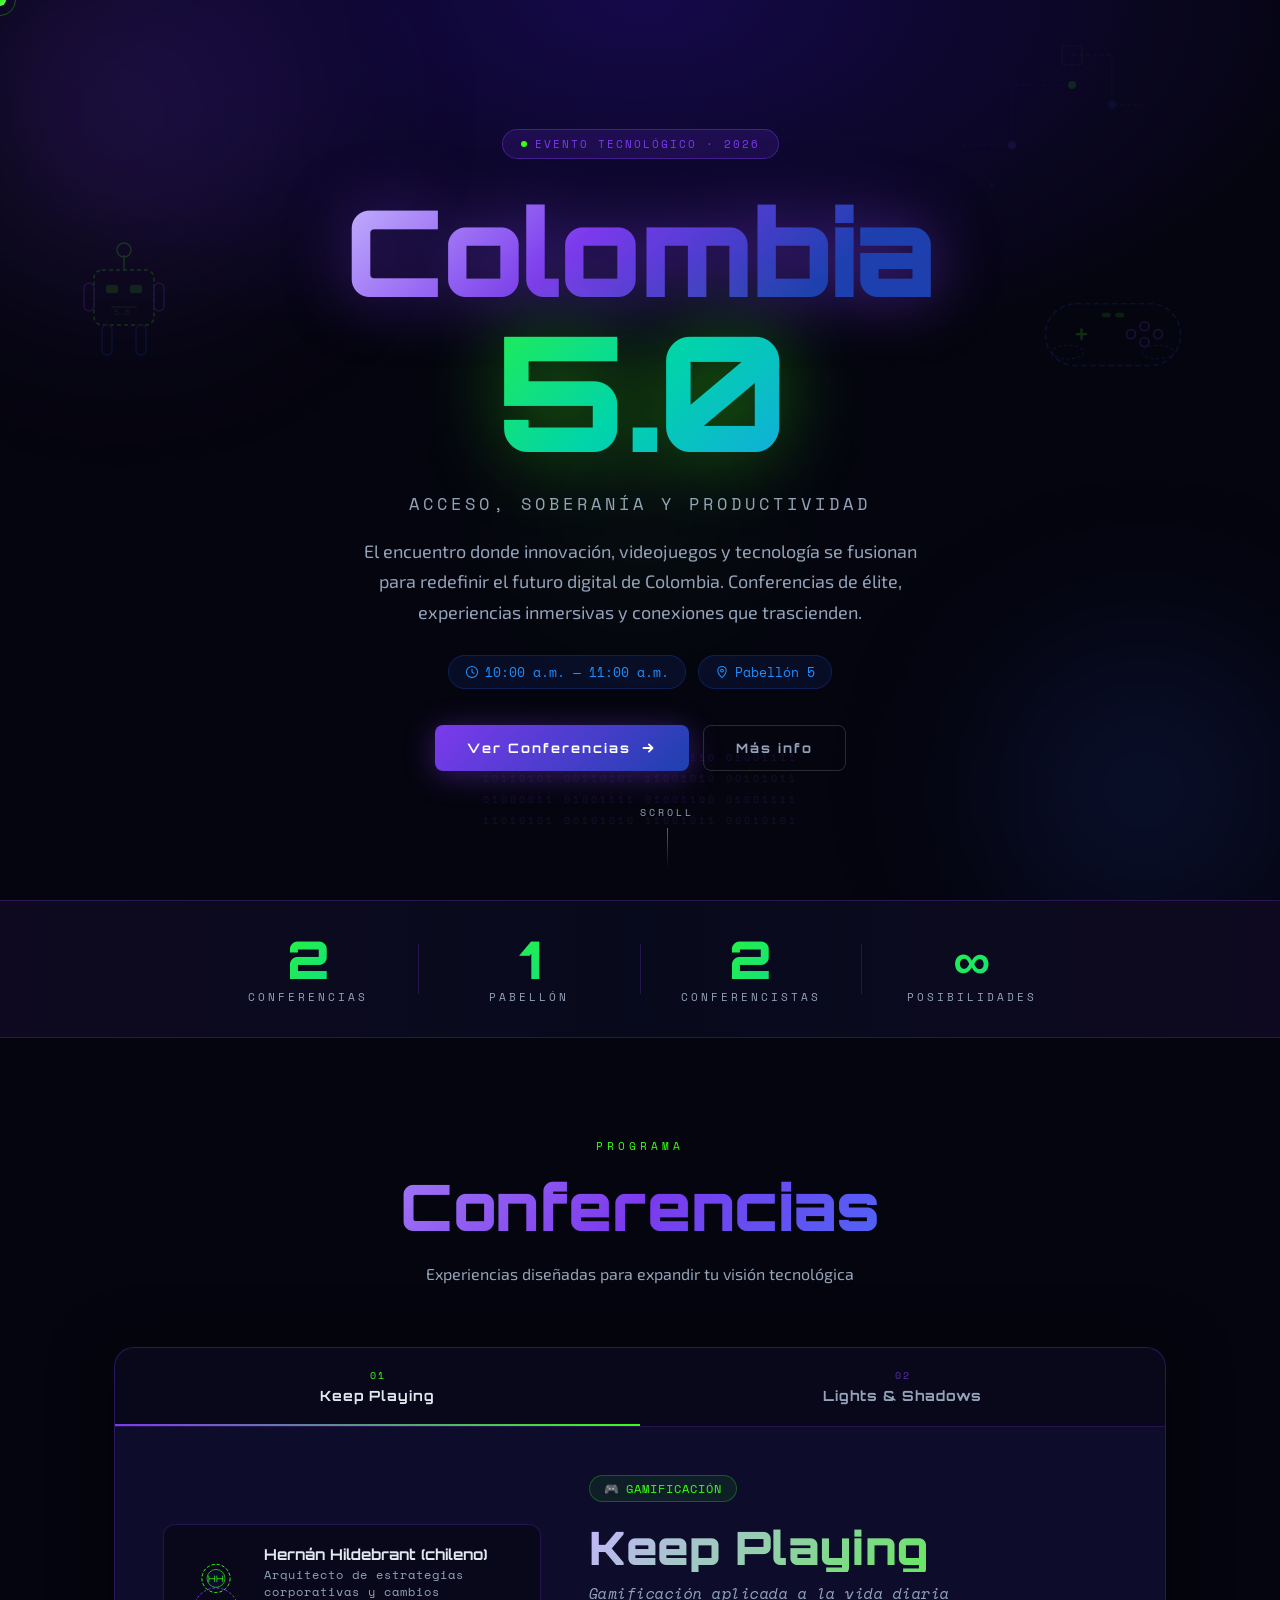
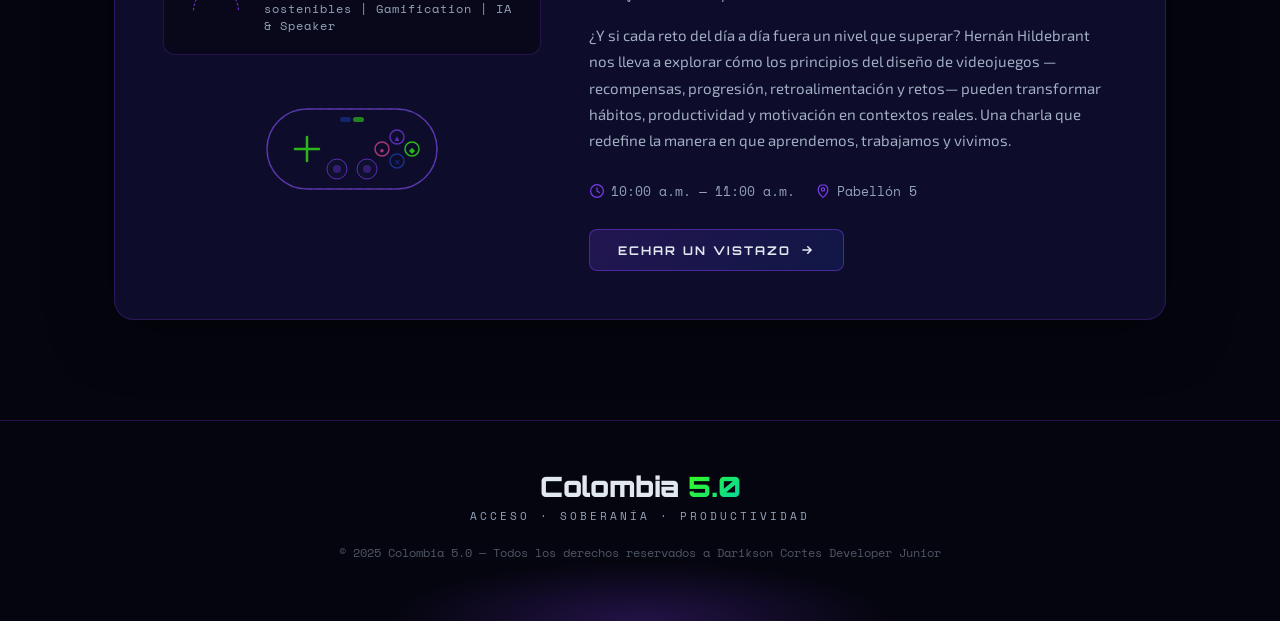
==== index.html @ 50875b1a "carga de archivos" ====
<!DOCTYPE html>
<html lang="es">
<head>
  <meta charset="UTF-8" />
  <meta name="viewport" content="width=device-width, initial-scale=1.0" />
  <title>Colombia 5.0 — Innovación, Juego y Tecnología</title>
  <link rel="stylesheet" href="styles.css" />
  <link rel="preconnect" href="https://fonts.googleapis.com" />
  <link rel="preconnect" href="https://fonts.gstatic.com" crossorigin />
  <link href="https://fonts.googleapis.com/css2?family=Exo+2:wght@300;400;600;700;900&family=Orbitron:wght@400;700;900&family=Space+Mono:wght@400;700&display=swap" rel="stylesheet" />
</head>
<body>

  <!-- ───────────── CURSOR ───────────── -->
  <div class="cursor" id="cursor"></div>
  <div class="cursor-trail" id="cursorTrail"></div>

  <!-- ───────────── HERO ───────────── -->
  <section class="hero" id="hero">

    <!-- Background decorative SVG layer -->
    <div class="bg-decor" aria-hidden="true">
      <!-- Grid lines -->
      <svg class="grid-svg" viewBox="0 0 1440 900" preserveAspectRatio="xMidYMid slice">
        <defs>
          <linearGradient id="gridGrad" x1="0" y1="0" x2="0" y2="1">
            <stop offset="0%" stop-color="#7c3aed" stop-opacity="0.25"/>
            <stop offset="100%" stop-color="#0d0d1a" stop-opacity="0"/>
          </linearGradient>
        </defs>
        <!-- Horizontal lines -->
        <g stroke="url(#gridGrad)" stroke-width="0.5">
          <line x1="0" y1="150" x2="1440" y2="150"/>
          <line x1="0" y1="300" x2="1440" y2="300"/>
          <line x1="0" y1="450" x2="1440" y2="450"/>
          <line x1="0" y1="600" x2="1440" y2="600"/>
          <line x1="0" y1="750" x2="1440" y2="750"/>
        </g>
        <!-- Vertical lines -->
        <g stroke="url(#gridGrad)" stroke-width="0.5">
          <line x1="180" y1="0" x2="180" y2="900"/>
          <line x1="360" y1="0" x2="360" y2="900"/>
          <line x1="540" y1="0" x2="540" y2="900"/>
          <line x1="720" y1="0" x2="720" y2="900"/>
          <line x1="900" y1="0" x2="900" y2="900"/>
          <line x1="1080" y1="0" x2="1080" y2="900"/>
          <line x1="1260" y1="0" x2="1260" y2="900"/>
        </g>
      </svg>

      <!-- Floating robot icon left -->
      <svg class="deco-icon robot-left" viewBox="0 0 120 160" fill="none" xmlns="http://www.w3.org/2000/svg">
        <rect x="30" y="45" width="60" height="55" rx="8" fill="none" stroke="#39ff14" stroke-width="1.5" stroke-dasharray="4 3"/>
        <rect x="42" y="60" width="12" height="8" rx="2" fill="#39ff14" opacity="0.7"/>
        <rect x="66" y="60" width="12" height="8" rx="2" fill="#39ff14" opacity="0.7"/>
        <line x1="60" y1="45" x2="60" y2="30" stroke="#39ff14" stroke-width="1.5"/>
        <circle cx="60" cy="25" r="7" fill="none" stroke="#39ff14" stroke-width="1.5"/>
        <rect x="20" y="58" width="10" height="28" rx="5" fill="none" stroke="#7c3aed" stroke-width="1.5"/>
        <rect x="90" y="58" width="10" height="28" rx="5" fill="none" stroke="#7c3aed" stroke-width="1.5"/>
        <rect x="38" y="100" width="10" height="30" rx="5" fill="none" stroke="#1e40af" stroke-width="1.5"/>
        <rect x="72" y="100" width="10" height="30" rx="5" fill="none" stroke="#1e40af" stroke-width="1.5"/>
        <line x1="47" y1="82" x2="73" y2="82" stroke="#39ff14" stroke-width="1" opacity="0.5"/>
        <text x="50" y="90" font-size="9" fill="#39ff14" opacity="0.5" font-family="monospace">5.0</text>
      </svg>

      <!-- Floating gamepad right -->
      <svg class="deco-icon gamepad-right" viewBox="0 0 160 110" fill="none" xmlns="http://www.w3.org/2000/svg">
        <rect x="20" y="30" width="120" height="55" rx="27" fill="none" stroke="#1e40af" stroke-width="1.5" stroke-dasharray="5 3"/>
        <line x1="52" y1="52" x2="52" y2="62" stroke="#39ff14" stroke-width="2"/>
        <line x1="47" y1="57" x2="57" y2="57" stroke="#39ff14" stroke-width="2"/>
        <circle cx="108" cy="50" r="4" fill="none" stroke="#7c3aed" stroke-width="1.5"/>
        <circle cx="120" cy="57" r="4" fill="none" stroke="#7c3aed" stroke-width="1.5"/>
        <circle cx="108" cy="64" r="4" fill="none" stroke="#7c3aed" stroke-width="1.5"/>
        <circle cx="96" cy="57" r="4" fill="none" stroke="#7c3aed" stroke-width="1.5"/>
        <rect x="70" y="38" width="8" height="4" rx="2" fill="#39ff14" opacity="0.6"/>
        <rect x="82" y="38" width="8" height="4" rx="2" fill="#39ff14" opacity="0.6"/>
        <ellipse cx="40" cy="73" rx="14" ry="6" fill="none" stroke="#1e40af" stroke-width="1" stroke-dasharray="3 2"/>
        <ellipse cx="120" cy="73" rx="14" ry="6" fill="none" stroke="#1e40af" stroke-width="1" stroke-dasharray="3 2"/>
      </svg>

      <!-- Floating circuit top right -->
      <svg class="deco-icon circuit-tr" viewBox="0 0 200 200" fill="none">
        <path d="M10 100 H60 V40 H120 V10" stroke="#7c3aed" stroke-width="1" stroke-dasharray="4 3" opacity="0.6"/>
        <path d="M120 10 H160 V60 H190" stroke="#39ff14" stroke-width="1" stroke-dasharray="4 3" opacity="0.5"/>
        <circle cx="60" cy="100" r="4" fill="#7c3aed"/>
        <circle cx="120" cy="40" r="4" fill="#39ff14"/>
        <circle cx="160" cy="60" r="4" fill="#1e40af"/>
        <rect x="110" y="0" width="20" height="20" rx="3" fill="none" stroke="#39ff14" stroke-width="1" opacity="0.5"/>
        <path d="M10 140 H40 V190" stroke="#1e40af" stroke-width="1" stroke-dasharray="4 3" opacity="0.4"/>
        <circle cx="40" cy="140" r="3" fill="#1e40af" opacity="0.5"/>
      </svg>

      <!-- Floating binary text -->
      <div class="binary-bg" aria-hidden="true">
        <span>01001001 01001110 01001110 01001111</span>
        <span>10110101 00110101 11001010 00101011</span>
        <span>01000011 01001111 01001100 01001111</span>
        <span>11010101 00101010 11001011 00010101</span>
      </div>

      <!-- Orbs -->
      <div class="orb orb-1"></div>
      <div class="orb orb-2"></div>
      <div class="orb orb-3"></div>
    </div>

    <!-- Hero content -->
    <div class="hero-content">
      <div class="hero-badge reveal-up delay-0">
        <span class="badge-dot"></span>
        <span>Evento Tecnológico · 2026</span>
      </div>

      <h1 class="hero-title reveal-up delay-1">
        <span class="title-colombia">Colombia</span>
        <span class="title-version">5.0</span>
      </h1>

      <p class="hero-tagline reveal-up delay-2">Acceso, soberanía y productividad</p>

      <p class="hero-desc reveal-up delay-3">
        El encuentro donde innovación, videojuegos y tecnología se fusionan para redefinir el futuro digital de Colombia. Conferencias de élite, experiencias inmersivas y conexiones que trascienden.
      </p>

      <div class="hero-meta reveal-up delay-4">
        <div class="meta-pill">
          <svg viewBox="0 0 20 20" fill="none"><circle cx="10" cy="10" r="8" stroke="currentColor" stroke-width="1.5"/><path d="M10 6v4l3 2" stroke="currentColor" stroke-width="1.5" stroke-linecap="round"/></svg>
          10:00 a.m. — 11:00 a.m.
        </div>
        <div class="meta-pill">
          <svg viewBox="0 0 20 20" fill="none"><path d="M10 2C6.686 2 4 4.686 4 8c0 5 6 10 6 10s6-5 6-10c0-3.314-2.686-6-6-6z" stroke="currentColor" stroke-width="1.5"/><circle cx="10" cy="8" r="2" stroke="currentColor" stroke-width="1.5"/></svg>
          Pabellón 5
        </div>
      </div>

      <div class="hero-actions reveal-up delay-5">
        <button class="btn-primary" id="btnVerConferencias">
          <span>Ver Conferencias</span>
          <svg viewBox="0 0 20 20" fill="none"><path d="M5 10h10M11 6l4 4-4 4" stroke="currentColor" stroke-width="2" stroke-linecap="round" stroke-linejoin="round"/></svg>
        </button>
        <button class="btn-ghost">
          <span>Más info</span>
        </button>
      </div>
    </div>

    <!-- Scroll indicator -->
    <div class="scroll-indicator reveal-fade delay-5">
      <span>Scroll</span>
      <div class="scroll-line"></div>
    </div>
  </section>

  <!-- ───────────── STATS BAR ───────────── -->
  <section class="stats-bar" id="statsBar">
    <div class="stats-inner">
      <div class="stat reveal-up delay-0">
        <span class="stat-num">2</span>
        <span class="stat-label">Conferencias</span>
      </div>
      <div class="stat-divider"></div>
      <div class="stat reveal-up delay-1">
        <span class="stat-num">1</span>
        <span class="stat-label">Pabellón</span>
      </div>
      <div class="stat-divider"></div>
      <div class="stat reveal-up delay-2">
        <span class="stat-num">2</span>
        <span class="stat-label">Conferencistas</span>
      </div>
      <div class="stat-divider"></div>
      <div class="stat reveal-up delay-3">
        <span class="stat-num">∞</span>
        <span class="stat-label">Posibilidades</span>
      </div>
    </div>
  </section>

  <!-- ───────────── CONFERENCES ───────────── -->
  <section class="conferences" id="conferences">
    <div class="section-header reveal-up delay-0">
      <p class="section-label">PROGRAMA</p>
      <h2 class="section-title">Conferencias</h2>
      <p class="section-subtitle">Experiencias diseñadas para expandir tu visión tecnológica</p>
    </div>

    <!-- Tabs -->
    <div class="tabs-wrapper reveal-up delay-1">
      <div class="tabs-nav" role="tablist">
        <button class="tab-btn active" data-tab="0" role="tab" aria-selected="true">
          <span class="tab-num">01</span>
          <span class="tab-name">Keep Playing</span>
        </button>
        <button class="tab-btn" data-tab="1" role="tab" aria-selected="false">
          <span class="tab-num">02</span>
          <span class="tab-name">Lights &amp; Shadows</span>
        </button>
      </div>

      <!-- Tab panels -->
      <div class="tabs-content">
        <!-- ── TAB 0 ── -->
        <div class="tab-panel active" data-panel="0" role="tabpanel">
          <div class="panel-grid">
            <div class="panel-visual">
              <div class="speaker-card">
                <div class="speaker-avatar">
                  <svg viewBox="0 0 100 100" fill="none">
                    <circle cx="50" cy="35" r="22" stroke="#39ff14" stroke-width="1.5" stroke-dasharray="5 3"/>
                    <path d="M15 85c0-19.33 15.67-35 35-35s35 15.67 35 35" stroke="#7c3aed" stroke-width="1.5" stroke-dasharray="4 3"/>
                    <circle cx="50" cy="35" r="14" fill="#0d0d2b" stroke="#39ff14" stroke-width="1"/>
                    <text x="50" y="40" text-anchor="middle" font-size="14" fill="#39ff14" font-family="Orbitron">HH</text>
                  </svg>
                </div>
                <div class="speaker-info">
                  <span class="speaker-name">Hernán Hildebrant (chileno)</span>
                  <span class="speaker-role">Arquitecto de estrategias corporativas y cambios sostenibles | Gamification | IA &amp; Speaker</span>
                </div>
              </div>

              <!-- Gamepad decoration -->
              <div class="conf-visual-deco">
                <svg viewBox="0 0 200 140" fill="none" class="big-gamepad">
                  <rect x="15" y="30" width="170" height="80" rx="40" fill="#0d0d2b" stroke="#7c3aed" stroke-width="1.5"/>
                  <rect x="15" y="30" width="170" height="80" rx="40" fill="none" stroke="#39ff14" stroke-width="0.5" stroke-dasharray="6 4" opacity="0.4"/>
                  <!-- D-pad -->
                  <line x1="55" y1="58" x2="55" y2="82" stroke="#39ff14" stroke-width="2.5" stroke-linecap="round"/>
                  <line x1="43" y1="70" x2="67" y2="70" stroke="#39ff14" stroke-width="2.5" stroke-linecap="round"/>
                  <!-- Buttons -->
                  <circle cx="145" cy="58" r="7" fill="none" stroke="#7c3aed" stroke-width="1.5"/>
                  <circle cx="160" cy="70" r="7" fill="none" stroke="#39ff14" stroke-width="1.5"/>
                  <circle cx="145" cy="82" r="7" fill="none" stroke="#1e40af" stroke-width="1.5"/>
                  <circle cx="130" cy="70" r="7" fill="none" stroke="#ec4899" stroke-width="1.5"/>
                  <text x="145" y="62" text-anchor="middle" font-size="8" fill="#7c3aed">▲</text>
                  <text x="160" y="74" text-anchor="middle" font-size="8" fill="#39ff14">◆</text>
                  <text x="145" y="86" text-anchor="middle" font-size="8" fill="#1e40af">✕</text>
                  <text x="130" y="74" text-anchor="middle" font-size="8" fill="#ec4899">●</text>
                  <!-- Analog sticks -->
                  <circle cx="85" cy="90" r="10" fill="#111130" stroke="#7c3aed" stroke-width="1"/>
                  <circle cx="115" cy="90" r="10" fill="#111130" stroke="#7c3aed" stroke-width="1"/>
                  <circle cx="85" cy="90" r="4" fill="#7c3aed" opacity="0.5"/>
                  <circle cx="115" cy="90" r="4" fill="#7c3aed" opacity="0.5"/>
                  <!-- Start / select -->
                  <rect x="88" y="38" width="11" height="5" rx="2.5" fill="#1e40af" opacity="0.7"/>
                  <rect x="101" y="38" width="11" height="5" rx="2.5" fill="#39ff14" opacity="0.7"/>
                </svg>
              </div>
            </div>

            <div class="panel-text">
              <div class="conf-tag">
                <span class="tag-icon">🎮</span>
                <span>Gamificación</span>
              </div>
              <h3 class="conf-title">Keep Playing</h3>
              <p class="conf-theme">Gamificación aplicada a la vida diaria</p>
              <p class="conf-desc">
                ¿Y si cada reto del día a día fuera un nivel que superar? Hernán Hildebrant nos lleva a explorar cómo los principios del diseño de videojuegos —recompensas, progresión, retroalimentación y retos— pueden transformar hábitos, productividad y motivación en contextos reales. Una charla que redefine la manera en que aprendemos, trabajamos y vivimos.
              </p>
              <div class="conf-details">
                <div class="detail-item">
                  <svg viewBox="0 0 20 20" fill="none"><circle cx="10" cy="10" r="8" stroke="currentColor" stroke-width="1.5"/><path d="M10 6v4l3 2" stroke="currentColor" stroke-width="1.5" stroke-linecap="round"/></svg>
                  <span>10:00 a.m. — 11:00 a.m.</span>
                </div>
                <div class="detail-item">
                  <svg viewBox="0 0 20 20" fill="none"><path d="M10 2C6.686 2 4 4.686 4 8c0 5 6 10 6 10s6-5 6-10c0-3.314-2.686-6-6-6z" stroke="currentColor" stroke-width="1.5"/><circle cx="10" cy="8" r="2" stroke="currentColor" stroke-width="1.5"/></svg>
                  <span>Pabellón 5</span>
                </div>
              </div>
              <a href="keep-playing.html" class="btn-conf">
                <span>Echar un vistazo</span>
                <svg viewBox="0 0 20 20" fill="none"><path d="M5 10h10M11 6l4 4-4 4" stroke="currentColor" stroke-width="2" stroke-linecap="round"/></svg>
              </a>
            </div>
          </div>
        </div>

        <!-- ── TAB 1 ── -->
        <div class="tab-panel" data-panel="1" role="tabpanel">
          <div class="panel-grid">
            <div class="panel-visual">
              <div class="speaker-card">
                <div class="speaker-avatar">
                  <svg viewBox="0 0 100 100" fill="none">
                    <circle cx="50" cy="35" r="22" stroke="#1e40af" stroke-width="1.5" stroke-dasharray="5 3"/>
                    <path d="M15 85c0-19.33 15.67-35 35-35s35 15.67 35 35" stroke="#7c3aed" stroke-width="1.5" stroke-dasharray="4 3"/>
                    <circle cx="50" cy="35" r="14" fill="#0d0d2b" stroke="#1e40af" stroke-width="1"/>
                    <text x="50" y="40" text-anchor="middle" font-size="14" fill="#1e90ff" font-family="Orbitron">IM</text>
                  </svg>
                </div>
                <div class="speaker-info">
                  <span class="speaker-name">Ian Meggiben</span>
                  <span class="speaker-role">Pixar Animation Studios - Director of Photography, Lighting Visual Director &amp; Artist</span>
                </div>
              </div>

              <!-- Camera / light decoration -->
              <div class="conf-visual-deco">
                <svg viewBox="0 0 200 140" fill="none" class="big-camera">
                  <!-- Body -->
                  <rect x="40" y="40" width="120" height="75" rx="8" fill="#0d0d2b" stroke="#1e40af" stroke-width="1.5"/>
                  <!-- Lens -->
                  <circle cx="100" cy="78" r="30" fill="#060615" stroke="#7c3aed" stroke-width="1.5"/>
                  <circle cx="100" cy="78" r="22" fill="#060615" stroke="#1e40af" stroke-width="1"/>
                  <circle cx="100" cy="78" r="14" fill="#060615" stroke="#7c3aed" stroke-width="1"/>
                  <circle cx="100" cy="78" r="6" fill="#7c3aed" opacity="0.6"/>
                  <!-- Highlight in lens -->
                  <circle cx="93" cy="71" r="3" fill="white" opacity="0.15"/>
                  <!-- Top mount -->
                  <rect x="75" y="28" width="50" height="14" rx="4" fill="#0d0d2b" stroke="#1e40af" stroke-width="1"/>
                  <rect x="85" y="32" width="10" height="6" rx="2" fill="#39ff14" opacity="0.5"/>
                  <!-- Light rays -->
                  <line x1="100" y1="10" x2="100" y2="28" stroke="#39ff14" stroke-width="1" stroke-dasharray="3 2" opacity="0.5"/>
                  <line x1="140" y1="25" x2="125" y2="40" stroke="#7c3aed" stroke-width="1" stroke-dasharray="3 2" opacity="0.4"/>
                  <line x1="60" y1="25" x2="75" y2="40" stroke="#1e40af" stroke-width="1" stroke-dasharray="3 2" opacity="0.4"/>
                  <!-- Shadow triangle on side -->
                  <polygon points="162,50 175,78 162,106" fill="none" stroke="#39ff14" stroke-width="1" stroke-dasharray="3 2" opacity="0.3"/>
                </svg>
              </div>
            </div>

            <div class="panel-text">
              <div class="conf-tag conf-tag-blue">
                <span class="tag-icon">🎨</span>
                <span>Diseño Visual</span>
              </div>
              <h3 class="conf-title conf-title-blue">Lights &amp; Shadows</h3>
              <p class="conf-theme">Color, luz, sombra y composición de cámara</p>
              <p class="conf-desc">
                Ian Meggiben desglosa el lenguaje visual que hace que una imagen hable sin palabras. Aprende cómo el uso estratégico del color genera emociones, cómo las luces y sombras construyen profundidad narrativa, y cómo los planos y ángulos de cámara dirigen la mirada del espectador. Una masterclass imprescindible para diseñadores, cineastas y creadores de contenido.
              </p>
              <div class="conf-details">
                <div class="detail-item">
                  <svg viewBox="0 0 20 20" fill="none"><circle cx="10" cy="10" r="8" stroke="currentColor" stroke-width="1.5"/><path d="M10 6v4l3 2" stroke="currentColor" stroke-width="1.5" stroke-linecap="round"/></svg>
                  <span>11:00 am - 12:00 am</span>
                </div>
                <div class="detail-item">
                  <svg viewBox="0 0 20 20" fill="none"><path d="M10 2C6.686 2 4 4.686 4 8c0 5 6 10 6 10s6-5 6-10c0-3.314-2.686-6-6-6z" stroke="currentColor" stroke-width="1.5"/><circle cx="10" cy="8" r="2" stroke="currentColor" stroke-width="1.5"/></svg>
                  <span>Pabellón 3</span>
                </div>
              </div>
              <a href="lights-shadows.html" class="btn-conf btn-conf-blue">
                <span>Echar un vistazo</span>
                <svg viewBox="0 0 20 20" fill="none"><path d="M5 10h10M11 6l4 4-4 4" stroke="currentColor" stroke-width="2" stroke-linecap="round"/></svg>
              </a>
            </div>
          </div>
        </div>
      </div>
    </div>
  </section>

  <!-- ───────────── FOOTER ───────────── -->
  <footer class="footer">
    <div class="footer-inner">
      <div class="footer-brand">
        <span class="footer-logo">Colombia <em>5.0</em></span>
        <p>Acceso · Soberanía · Productividad</p>
      </div>
      <div class="footer-copy">
        <span>© 2025 Colombia 5.0 — Todos los derechos reservados a Darikson Cortes Developer Junior</span>
      </div>
    </div>
    <div class="footer-glow"></div>
  </footer>

  <script src="script.js"></script>
</body>
</html>
---- styles.css ----
/* ============================================================
   Colombia 5.0 — Styles
   ============================================================ */

/* ── Reset & Base ── */
*, *::before, *::after { box-sizing: border-box; margin: 0; padding: 0; }

:root {
  --purple:   #7c3aed;
  --purple-d: #4c1d95;
  --blue:     #1e40af;
  --blue-l:   #1e90ff;
  --neon:     #39ff14;
  --bg:       #05050f;
  --bg-card:  #0d0d2b;
  --bg-card2: #0a0a20;
  --text:     #e2e8f0;
  --text-dim: #94a3b8;
  --border:   rgba(124,58,237,0.25);

  --font-display: 'Orbitron', sans-serif;
  --font-body:    'Exo 2', sans-serif;
  --font-mono:    'Space Mono', monospace;

  --radius: 12px;
  --transition: 0.35s cubic-bezier(.4,0,.2,1);
}

html { scroll-behavior: smooth; }

body {
  font-family: var(--font-body);
  background: var(--bg);
  color: var(--text);
  overflow-x: hidden;
  cursor: none; /* use custom cursor */
}

/* ── Custom Cursor ── */
.cursor {
  width: 12px;
  height: 12px;
  background: var(--neon);
  border-radius: 50%;
  position: fixed;
  top: 0; left: 0;
  pointer-events: none;
  z-index: 9999;
  transform: translate(-50%,-50%);
  mix-blend-mode: screen;
  transition: transform 0.1s, width 0.2s, height 0.2s;
}
.cursor-trail {
  width: 32px;
  height: 32px;
  border: 1px solid rgba(57,255,20,0.3);
  border-radius: 50%;
  position: fixed;
  top: 0; left: 0;
  pointer-events: none;
  z-index: 9998;
  transform: translate(-50%,-50%);
  transition: all 0.15s ease;
}
body:hover .cursor { opacity: 1; }

/* ── Scroll Reveal Utility ── */
.reveal-up, .reveal-fade {
  opacity: 0;
  transform: translateY(32px);
  transition: opacity 0.7s ease, transform 0.7s ease;
}
.reveal-fade { transform: none; }
.reveal-up.visible, .reveal-fade.visible {
  opacity: 1;
  transform: none;
}
.delay-0 { transition-delay: 0s; }
.delay-1 { transition-delay: 0.12s; }
.delay-2 { transition-delay: 0.24s; }
.delay-3 { transition-delay: 0.36s; }
.delay-4 { transition-delay: 0.48s; }
.delay-5 { transition-delay: 0.6s; }

/* ============================================================
   HERO
   ============================================================ */
.hero {
  position: relative;
  min-height: 100vh;
  display: flex;
  align-items: center;
  justify-content: center;
  overflow: hidden;
  background: radial-gradient(ellipse 80% 60% at 50% 0%, #15094a 0%, var(--bg) 70%);
}

/* Background Decor */
.bg-decor {
  position: absolute;
  inset: 0;
  overflow: hidden;
  pointer-events: none;
  z-index: 0;
}
.grid-svg {
  position: absolute;
  inset: 0;
  width: 100%; height: 100%;
}

.deco-icon {
  position: absolute;
  opacity: 0.18;
  animation: float 6s ease-in-out infinite;
}
.robot-left {
  width: 120px;
  left: 5%;
  top: 25%;
  animation-delay: 0s;
}
.gamepad-right {
  width: 180px;
  right: 6%;
  top: 30%;
  animation-delay: -2s;
}
.circuit-tr {
  width: 200px;
  right: 10%;
  top: 5%;
  animation-delay: -4s;
  opacity: 0.12;
}
@keyframes float {
  0%, 100% { transform: translateY(0); }
  50% { transform: translateY(-16px); }
}

.binary-bg {
  position: absolute;
  bottom: 8%;
  left: 50%;
  transform: translateX(-50%);
  display: flex;
  flex-direction: column;
  gap: 6px;
  align-items: center;
}
.binary-bg span {
  font-family: var(--font-mono);
  font-size: 10px;
  letter-spacing: 3px;
  color: var(--purple);
  opacity: 0.15;
  white-space: nowrap;
}

/* Orbs */
.orb {
  position: absolute;
  border-radius: 50%;
  filter: blur(80px);
  pointer-events: none;
}
.orb-1 {
  width: 500px; height: 500px;
  background: radial-gradient(circle, rgba(124,58,237,0.25) 0%, transparent 70%);
  top: -15%;
  left: -10%;
  animation: orbMove1 12s ease-in-out infinite;
}
.orb-2 {
  width: 400px; height: 400px;
  background: radial-gradient(circle, rgba(30,64,175,0.3) 0%, transparent 70%);
  bottom: -10%;
  right: -5%;
  animation: orbMove2 15s ease-in-out infinite;
}
.orb-3 {
  width: 300px; height: 300px;
  background: radial-gradient(circle, rgba(57,255,20,0.08) 0%, transparent 70%);
  top: 40%;
  left: 50%;
  transform: translateX(-50%);
  animation: orbMove3 10s ease-in-out infinite;
}
@keyframes orbMove1 { 0%,100%{transform:translate(0,0)} 50%{transform:translate(40px,30px)} }
@keyframes orbMove2 { 0%,100%{transform:translate(0,0)} 50%{transform:translate(-30px,-20px)} }
@keyframes orbMove3 { 0%,100%{transform:translateX(-50%) scale(1)} 50%{transform:translateX(-50%) scale(1.2)} }

/* Hero Content */
.hero-content {
  position: relative;
  z-index: 1;
  max-width: 780px;
  padding: 0 24px;
  text-align: center;
}

.hero-badge {
  display: inline-flex;
  align-items: center;
  gap: 8px;
  background: rgba(124,58,237,0.15);
  border: 1px solid rgba(124,58,237,0.4);
  border-radius: 100px;
  padding: 6px 18px;
  font-family: var(--font-mono);
  font-size: 11px;
  letter-spacing: 2px;
  color: var(--purple);
  text-transform: uppercase;
  margin-bottom: 32px;
}
.badge-dot {
  width: 6px; height: 6px;
  background: var(--neon);
  border-radius: 50%;
  animation: pulse 1.5s infinite;
}
@keyframes pulse { 0%,100%{opacity:1;transform:scale(1)} 50%{opacity:0.5;transform:scale(1.4)} }

.hero-title {
  font-family: var(--font-display);
  line-height: 1;
  margin-bottom: 20px;
  position: relative;
}
.title-colombia {
  display: block;
  font-size: clamp(56px, 10vw, 120px);
  font-weight: 900;
  letter-spacing: -2px;
  background: linear-gradient(135deg, #c4b5fd 0%, #7c3aed 40%, #1e40af 80%);
  -webkit-background-clip: text;
  -webkit-text-fill-color: transparent;
  background-clip: text;
  text-shadow: none;
  filter: drop-shadow(0 0 30px rgba(124,58,237,0.5));
}
.title-version {
  display: block;
  font-size: clamp(72px, 14vw, 160px);
  font-weight: 900;
  letter-spacing: -4px;
  background: linear-gradient(135deg, #39ff14 0%, #00d4aa 50%, #1e90ff 100%);
  -webkit-background-clip: text;
  -webkit-text-fill-color: transparent;
  background-clip: text;
  filter: drop-shadow(0 0 40px rgba(57,255,20,0.4));
  animation: glowPulse 3s ease-in-out infinite;
}
@keyframes glowPulse {
  0%,100% { filter: drop-shadow(0 0 40px rgba(57,255,20,0.4)); }
  50% { filter: drop-shadow(0 0 60px rgba(57,255,20,0.7)); }
}

.hero-tagline {
  font-family: var(--font-mono);
  font-size: clamp(13px, 2vw, 17px);
  letter-spacing: 4px;
  color: var(--text-dim);
  text-transform: uppercase;
  margin-bottom: 20px;
}

.hero-desc {
  font-size: clamp(15px, 2vw, 18px);
  color: var(--text-dim);
  line-height: 1.7;
  max-width: 560px;
  margin: 0 auto 28px;
}

.hero-meta {
  display: flex;
  justify-content: center;
  gap: 12px;
  flex-wrap: wrap;
  margin-bottom: 36px;
}
.meta-pill {
  display: inline-flex;
  align-items: center;
  gap: 6px;
  background: rgba(30,64,175,0.15);
  border: 1px solid rgba(30,64,175,0.35);
  border-radius: 100px;
  padding: 6px 16px;
  font-size: 13px;
  color: var(--blue-l);
  font-family: var(--font-mono);
}
.meta-pill svg { width: 14px; height: 14px; }

.hero-actions {
  display: flex;
  gap: 14px;
  justify-content: center;
  flex-wrap: wrap;
}

/* Buttons */
.btn-primary {
  display: inline-flex;
  align-items: center;
  gap: 8px;
  background: linear-gradient(135deg, var(--purple), var(--blue));
  color: #fff;
  font-family: var(--font-display);
  font-size: 13px;
  font-weight: 700;
  letter-spacing: 2px;
  padding: 14px 32px;
  border: none;
  border-radius: 8px;
  cursor: pointer;
  position: relative;
  overflow: hidden;
  transition: var(--transition);
  box-shadow: 0 4px 30px rgba(124,58,237,0.4);
}
.btn-primary::before {
  content: '';
  position: absolute;
  inset: 0;
  background: linear-gradient(135deg, var(--neon), #00d4aa);
  opacity: 0;
  transition: opacity 0.35s;
}
.btn-primary:hover { transform: translateY(-2px); box-shadow: 0 8px 40px rgba(124,58,237,0.6); }
.btn-primary:hover::before { opacity: 1; }
.btn-primary span, .btn-primary svg { position: relative; z-index: 1; }
.btn-primary svg { width: 18px; height: 18px; }

.btn-ghost {
  display: inline-flex;
  align-items: center;
  gap: 8px;
  background: transparent;
  color: var(--text-dim);
  font-family: var(--font-display);
  font-size: 13px;
  font-weight: 700;
  letter-spacing: 2px;
  padding: 14px 32px;
  border: 1px solid rgba(255,255,255,0.15);
  border-radius: 8px;
  cursor: pointer;
  transition: var(--transition);
}
.btn-ghost:hover {
  border-color: var(--purple);
  color: var(--text);
  background: rgba(124,58,237,0.1);
  transform: translateY(-2px);
}

/* Scroll indicator */
.scroll-indicator {
  position: absolute;
  bottom: 32px;
  left: 50%;
  transform: translateX(-50%);
  display: flex;
  flex-direction: column;
  align-items: center;
  gap: 8px;
  font-family: var(--font-mono);
  font-size: 10px;
  letter-spacing: 3px;
  color: var(--text-dim);
  text-transform: uppercase;
  opacity: 0.5;
}
.scroll-line {
  width: 1px;
  height: 40px;
  background: linear-gradient(to bottom, var(--purple), transparent);
  animation: scrollAnim 2s ease-in-out infinite;
}
@keyframes scrollAnim {
  0% { transform: scaleY(0); transform-origin: top; opacity: 0; }
  50% { transform: scaleY(1); opacity: 1; }
  100% { transform: scaleY(0); transform-origin: bottom; opacity: 0; }
}

/* ============================================================
   STATS BAR
   ============================================================ */
.stats-bar {
  background: linear-gradient(90deg, rgba(124,58,237,0.08) 0%, rgba(30,64,175,0.08) 50%, rgba(124,58,237,0.08) 100%);
  border-top: 1px solid var(--border);
  border-bottom: 1px solid var(--border);
  padding: 32px 0;
}
.stats-inner {
  max-width: 900px;
  margin: 0 auto;
  padding: 0 24px;
  display: flex;
  align-items: center;
  justify-content: space-between;
  gap: 16px;
  flex-wrap: wrap;
}
.stat {
  flex: 1;
  min-width: 120px;
  text-align: center;
}
.stat-num {
  display: block;
  font-family: var(--font-display);
  font-size: clamp(32px, 5vw, 52px);
  font-weight: 900;
  background: linear-gradient(135deg, var(--neon), #00d4aa);
  -webkit-background-clip: text;
  -webkit-text-fill-color: transparent;
  background-clip: text;
  line-height: 1;
}
.stat-label {
  display: block;
  font-family: var(--font-mono);
  font-size: 11px;
  letter-spacing: 3px;
  color: var(--text-dim);
  text-transform: uppercase;
  margin-top: 4px;
}
.stat-divider {
  width: 1px;
  height: 50px;
  background: var(--border);
  flex-shrink: 0;
}

/* ============================================================
   CONFERENCES
   ============================================================ */
.conferences {
  padding: 100px 24px;
  max-width: 1100px;
  margin: 0 auto;
}

.section-header {
  text-align: center;
  margin-bottom: 60px;
}
.section-label {
  font-family: var(--font-mono);
  font-size: 11px;
  letter-spacing: 4px;
  color: var(--neon);
  text-transform: uppercase;
  margin-bottom: 12px;
}
.section-title {
  font-family: var(--font-display);
  font-size: clamp(36px, 6vw, 64px);
  font-weight: 900;
  background: linear-gradient(135deg, #c4b5fd, #7c3aed, #1e90ff);
  -webkit-background-clip: text;
  -webkit-text-fill-color: transparent;
  background-clip: text;
  margin-bottom: 14px;
}
.section-subtitle {
  color: var(--text-dim);
  font-size: 16px;
  max-width: 480px;
  margin: 0 auto;
  line-height: 1.6;
}

/* ── Tabs Nav ── */
.tabs-wrapper {
  background: var(--bg-card);
  border: 1px solid var(--border);
  border-radius: 20px;
  overflow: hidden;
  box-shadow: 0 8px 60px rgba(0,0,0,0.5), inset 0 1px 0 rgba(255,255,255,0.03);
}
.tabs-nav {
  display: flex;
  border-bottom: 1px solid var(--border);
  background: rgba(5,5,15,0.6);
  overflow-x: auto;
  scrollbar-width: none;
}
.tabs-nav::-webkit-scrollbar { display: none; }

.tab-btn {
  flex: 1;
  min-width: 180px;
  display: flex;
  flex-direction: column;
  align-items: center;
  gap: 4px;
  padding: 20px 24px;
  border: none;
  background: transparent;
  cursor: pointer;
  color: var(--text-dim);
  font-family: var(--font-body);
  transition: var(--transition);
  position: relative;
  border-bottom: 2px solid transparent;
}
.tab-btn::after {
  content: '';
  position: absolute;
  bottom: -2px;
  left: 0; right: 0;
  height: 2px;
  background: linear-gradient(90deg, var(--purple), var(--neon));
  transform: scaleX(0);
  transition: transform 0.35s;
}
.tab-btn.active { color: var(--text); }
.tab-btn.active::after { transform: scaleX(1); }
.tab-btn:hover:not(.active) { color: var(--text); background: rgba(124,58,237,0.05); }

.tab-num {
  font-family: var(--font-mono);
  font-size: 10px;
  letter-spacing: 2px;
  color: var(--purple);
  opacity: 0.7;
}
.tab-btn.active .tab-num { opacity: 1; color: var(--neon); }
.tab-name {
  font-family: var(--font-display);
  font-size: 14px;
  font-weight: 700;
  letter-spacing: 1px;
}

/* ── Tab Panels ── */
.tabs-content { position: relative; }

.tab-panel {
  display: none;
  padding: 48px;
  animation: fadeIn 0.4s ease;
}
.tab-panel.active { display: block; }

@keyframes fadeIn {
  from { opacity: 0; transform: translateY(12px); }
  to   { opacity: 1; transform: none; }
}

.panel-grid {
  display: grid;
  grid-template-columns: 1fr 1.4fr;
  gap: 48px;
  align-items: center;
}

/* Speaker card */
.speaker-card {
  display: flex;
  align-items: center;
  gap: 16px;
  background: rgba(5,5,15,0.6);
  border: 1px solid var(--border);
  border-radius: 12px;
  padding: 20px;
  margin-bottom: 24px;
}
.speaker-avatar svg { width: 64px; height: 64px; }
.speaker-name {
  display: block;
  font-family: var(--font-display);
  font-size: 15px;
  font-weight: 700;
  color: var(--text);
}
.speaker-role {
  display: block;
  font-size: 12px;
  color: var(--text-dim);
  margin-top: 2px;
  font-family: var(--font-mono);
  letter-spacing: 1px;
}

.conf-visual-deco { text-align: center; }
.big-gamepad, .big-camera { width: 200px; opacity: 0.7; }

/* Panel text */
.conf-tag {
  display: inline-flex;
  align-items: center;
  gap: 6px;
  background: rgba(57,255,20,0.08);
  border: 1px solid rgba(57,255,20,0.25);
  border-radius: 100px;
  padding: 4px 14px;
  font-size: 12px;
  color: var(--neon);
  font-family: var(--font-mono);
  letter-spacing: 1px;
  text-transform: uppercase;
  margin-bottom: 20px;
}
.conf-tag-blue {
  background: rgba(30,144,255,0.08);
  border-color: rgba(30,144,255,0.25);
  color: var(--blue-l);
}

.conf-title {
  font-family: var(--font-display);
  font-size: clamp(30px, 4vw, 46px);
  font-weight: 900;
  background: linear-gradient(135deg, #c4b5fd 0%, #39ff14 100%);
  -webkit-background-clip: text;
  -webkit-text-fill-color: transparent;
  background-clip: text;
  line-height: 1.1;
  margin-bottom: 10px;
}
.conf-title-blue {
  background: linear-gradient(135deg, #93c5fd 0%, #1e90ff 60%, #7c3aed 100%);
  -webkit-background-clip: text;
  -webkit-text-fill-color: transparent;
  background-clip: text;
}

.conf-theme {
  font-size: 15px;
  color: var(--text-dim);
  font-style: italic;
  font-family: var(--font-mono);
  margin-bottom: 18px;
  letter-spacing: 0.5px;
}

.conf-desc {
  font-size: 15px;
  color: #a0aec0;
  line-height: 1.75;
  margin-bottom: 28px;
}

.conf-details {
  display: flex;
  gap: 20px;
  flex-wrap: wrap;
  margin-bottom: 28px;
}
.detail-item {
  display: flex;
  align-items: center;
  gap: 6px;
  font-size: 13px;
  color: var(--text-dim);
  font-family: var(--font-mono);
}
.detail-item svg { width: 16px; height: 16px; color: var(--purple); }

.btn-conf, a.btn-conf {
  text-decoration: none;
  display: inline-flex;
  align-items: center;
  gap: 8px;
  background: linear-gradient(135deg, rgba(124,58,237,0.2), rgba(30,64,175,0.2));
  border: 1px solid rgba(124,58,237,0.5);
  color: var(--text);
  font-family: var(--font-display);
  font-size: 12px;
  font-weight: 700;
  letter-spacing: 2px;
  text-transform: uppercase;
  padding: 12px 28px;
  border-radius: 8px;
  cursor: pointer;
  transition: var(--transition);
}
.btn-conf:hover {
  background: linear-gradient(135deg, var(--purple), var(--blue));
  border-color: transparent;
  transform: translateY(-2px);
  box-shadow: 0 8px 30px rgba(124,58,237,0.4);
}
.btn-conf svg { width: 16px; height: 16px; }
.btn-conf-blue {
  background: linear-gradient(135deg, rgba(30,64,175,0.2), rgba(30,144,255,0.1));
  border-color: rgba(30,144,255,0.4);
}
.btn-conf-blue:hover {
  background: linear-gradient(135deg, var(--blue), var(--blue-l));
  box-shadow: 0 8px 30px rgba(30,64,175,0.5);
}

/* ============================================================
   FOOTER
   ============================================================ */
.footer {
  position: relative;
  border-top: 1px solid var(--border);
  padding: 48px 24px 60px;
  text-align: center;
  overflow: hidden;
}
.footer-inner {
  position: relative;
  z-index: 1;
  display: flex;
  flex-direction: column;
  align-items: center;
  gap: 12px;
}
.footer-brand { margin-bottom: 8px; }
.footer-logo {
  font-family: var(--font-display);
  font-size: 28px;
  font-weight: 900;
  color: var(--text);
}
.footer-logo em {
  font-style: normal;
  background: linear-gradient(135deg, var(--neon), #00d4aa);
  -webkit-background-clip: text;
  -webkit-text-fill-color: transparent;
  background-clip: text;
}
.footer-brand p {
  font-family: var(--font-mono);
  font-size: 11px;
  letter-spacing: 3px;
  color: var(--text-dim);
  text-transform: uppercase;
  margin-top: 4px;
}
.footer-copy {
  font-size: 12px;
  color: var(--text-dim);
  opacity: 0.5;
  font-family: var(--font-mono);
}
.footer-glow {
  position: absolute;
  bottom: -60px;
  left: 50%;
  transform: translateX(-50%);
  width: 500px;
  height: 120px;
  background: radial-gradient(ellipse, rgba(124,58,237,0.25) 0%, transparent 70%);
  pointer-events: none;
}

/* ============================================================
   RESPONSIVE
   ============================================================ */
@media (max-width: 768px) {
  .panel-grid { grid-template-columns: 1fr; gap: 24px; }
  .tab-panel { padding: 28px 20px; }
  .tabs-nav { flex-wrap: nowrap; }
  .stats-inner { justify-content: center; }
  .stat-divider { display: none; }
  .hero-content { padding: 0 20px; }
  .deco-icon { display: none; }
  body { cursor: auto; }
  .cursor, .cursor-trail { display: none; }
}

@media (max-width: 480px) {
  .tab-btn { min-width: 140px; padding: 16px 12px; }
  .tab-name { font-size: 12px; }
  .conf-details { flex-direction: column; gap: 10px; }
}
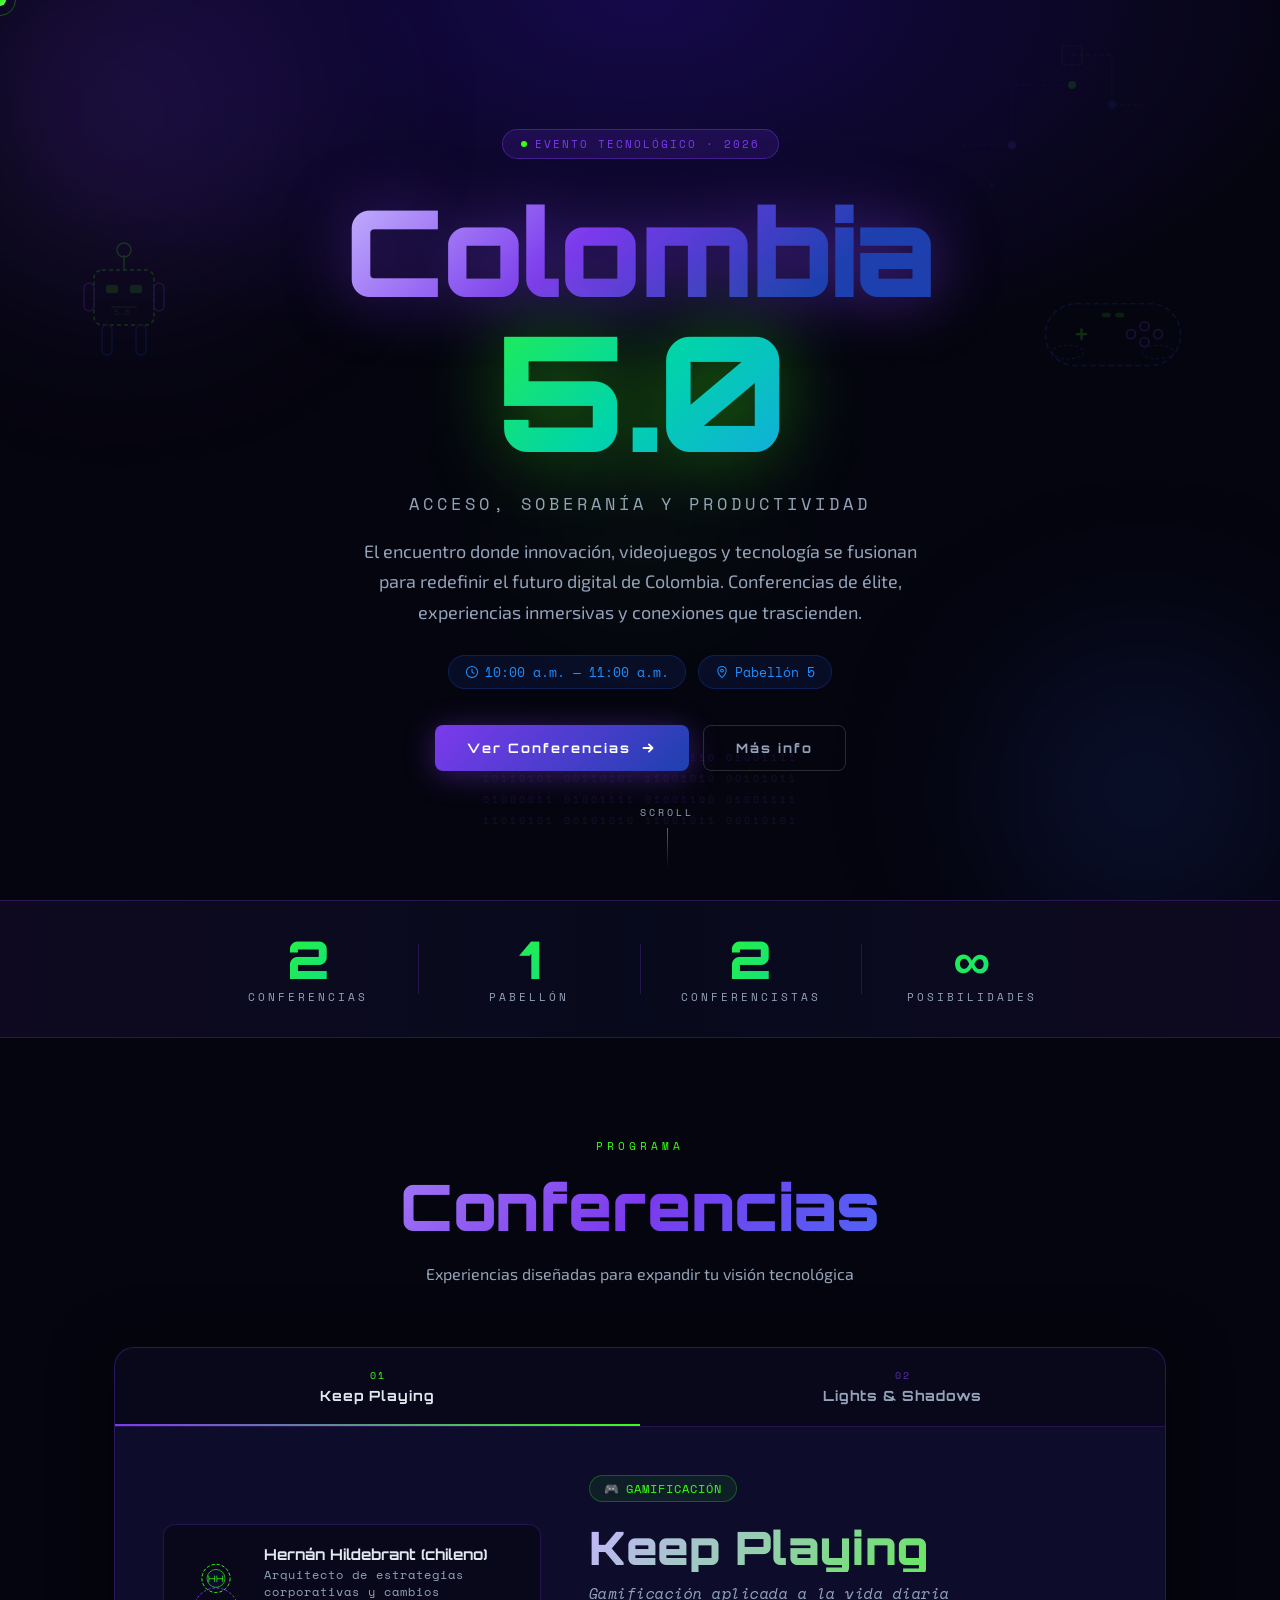
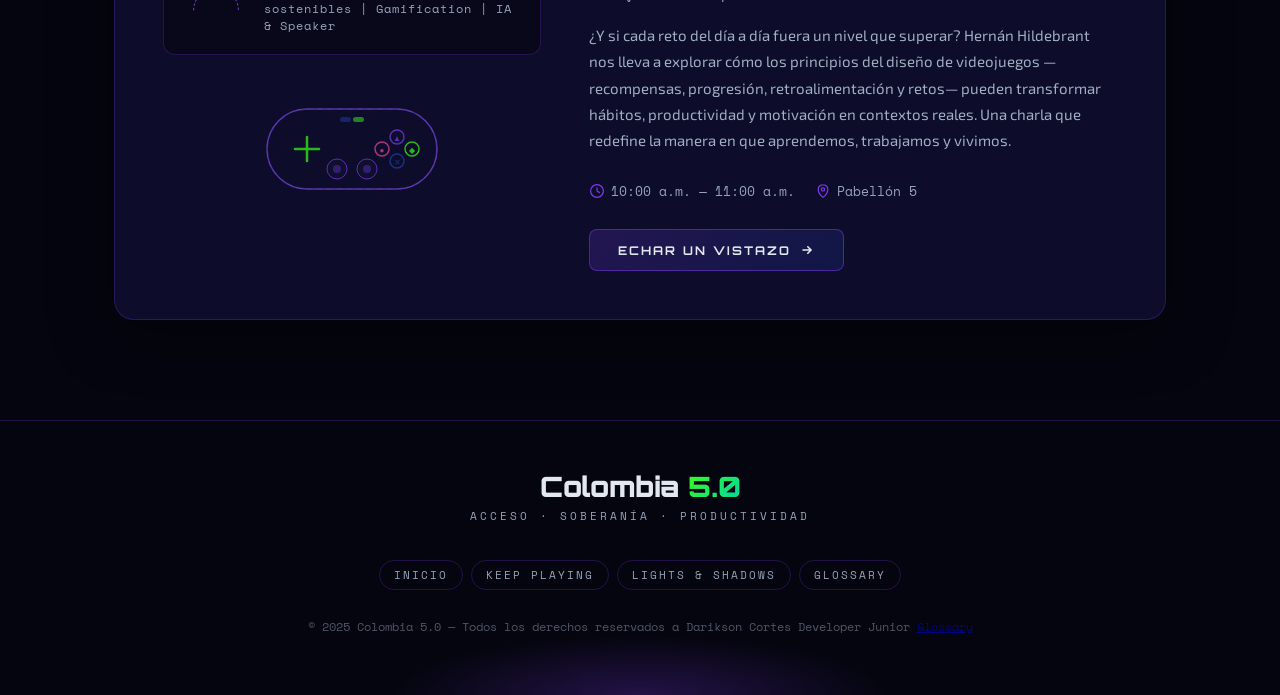
==== commit f7eafdf1: "Add files via upload" ====
--- a/index.html
+++ b/index.html
@@ -357,8 +357,15 @@
         <span class="footer-logo">Colombia <em>5.0</em></span>
         <p>Acceso · Soberanía · Productividad</p>
       </div>
+      <nav class="footer-nav">
+      <a href="index.html">Inicio</a>
+      <a href="keep-playing.html">Keep Playing</a>
+      <a href="lights-shadows.html">Lights &amp; Shadows</a>
+      <a href="glossary.html">Glossary</a>
+    </nav>
       <div class="footer-copy">
         <span>© 2025 Colombia 5.0 — Todos los derechos reservados a Darikson Cortes Developer Junior</span>
+      <a href="glossary.html">Glossary</a>
       </div>
     </div>
     <div class="footer-glow"></div>
--- a/styles.css
+++ b/styles.css
@@ -776,3 +776,28 @@
   .tab-name { font-size: 12px; }
   .conf-details { flex-direction: column; gap: 10px; }
 }
+/* ── Footer Nav ── */
+.footer-nav {
+  display: flex;
+  gap: 8px;
+  flex-wrap: wrap;
+  justify-content: center;
+  margin: 16px 0;
+}
+.footer-nav a {
+  text-decoration: none;
+  font-family: var(--font-mono);
+  font-size: 11px;
+  letter-spacing: 2px;
+  text-transform: uppercase;
+  color: var(--text-dim);
+  padding: 6px 14px;
+  border: 1px solid var(--border);
+  border-radius: 100px;
+  transition: color 0.25s, border-color 0.25s, background 0.25s;
+}
+.footer-nav a:hover {
+  color: var(--neon);
+  border-color: rgba(57,255,20,0.4);
+  background: rgba(57,255,20,0.05);
+}
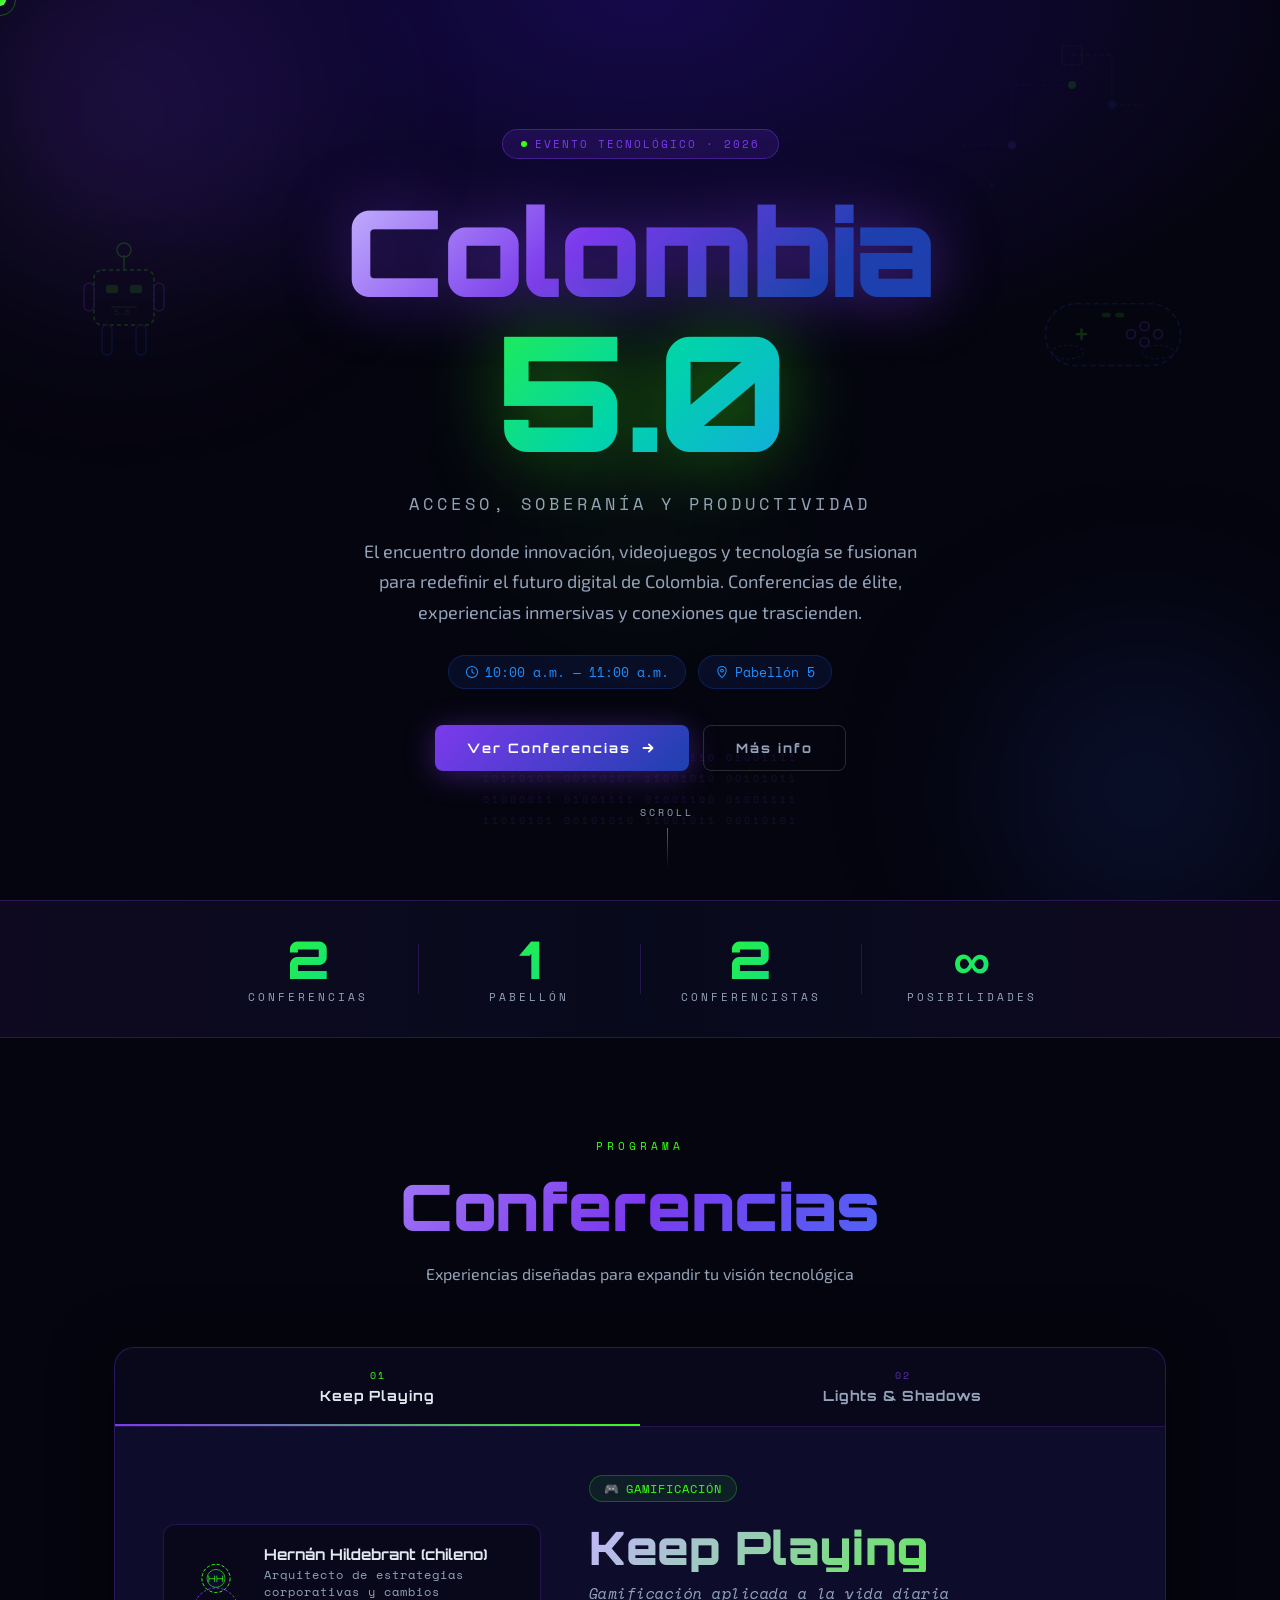
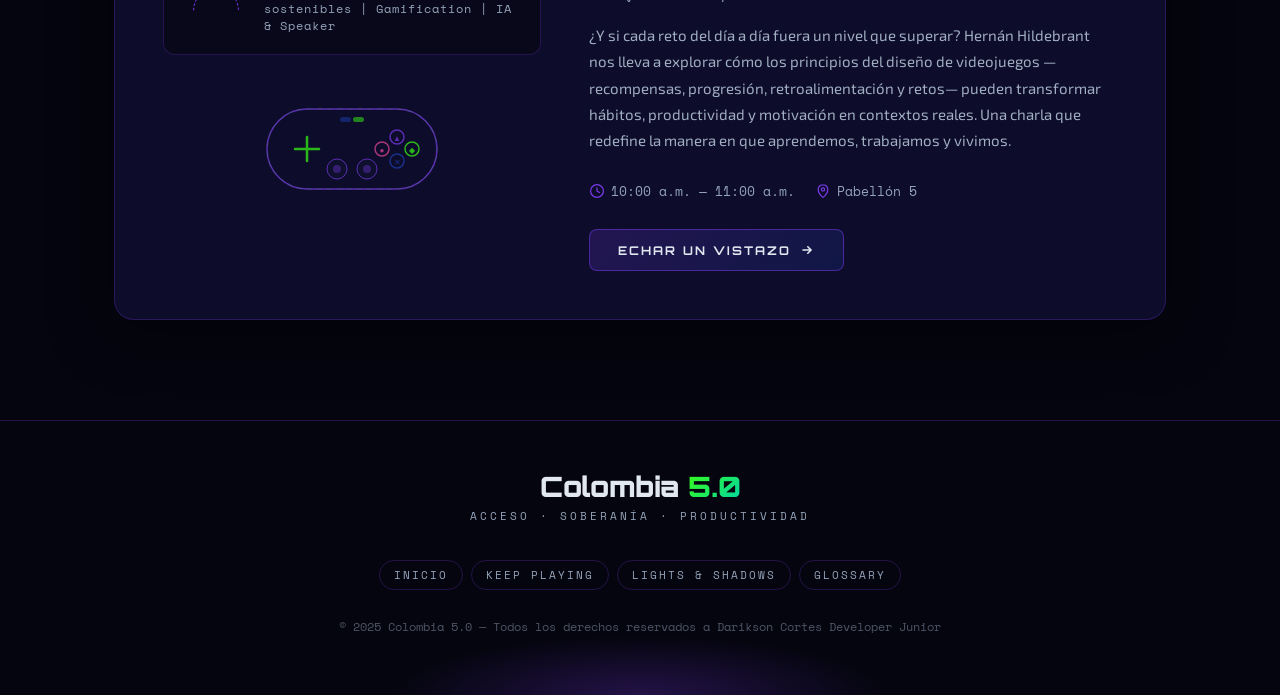
==== commit f8fe5e50: "Update index.html" ====
--- a/index.html
+++ b/index.html
@@ -365,7 +365,6 @@
     </nav>
       <div class="footer-copy">
         <span>© 2025 Colombia 5.0 — Todos los derechos reservados a Darikson Cortes Developer Junior</span>
-      <a href="glossary.html">Glossary</a>
       </div>
     </div>
     <div class="footer-glow"></div>
